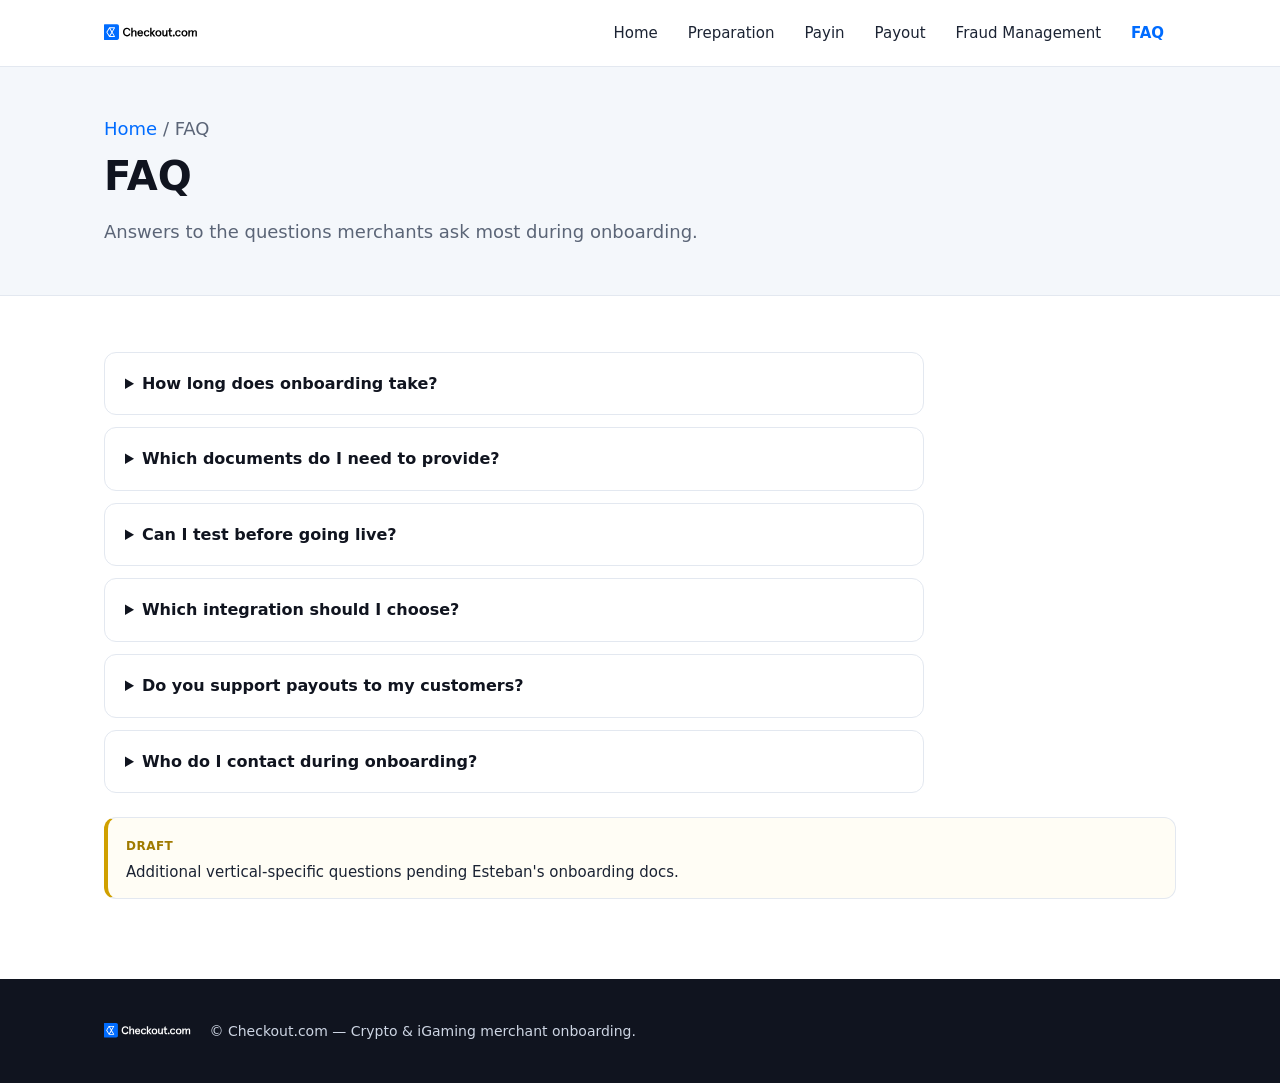
==== faq.html @ 30bf5723 "Restructure into multi-page English site with team banner - Home banner with onboarding team (hover " ====
<!DOCTYPE html>
<html lang="en">
<head>
  <meta charset="UTF-8" />
  <meta name="viewport" content="width=device-width, initial-scale=1.0" />
  <title>FAQ — Merchant Onboarding — Checkout.com</title>
  <meta name="description" content="Frequently asked questions about onboarding with Checkout.com for crypto and iGaming merchants." />
  <link rel="stylesheet" href="css/styles.css" />
</head>
<body>
  <a class="skip-link" href="#main">Skip to content</a>

  <header class="site-header">
    <div class="container header-inner">
      <a class="brand" href="index.html" aria-label="Checkout.com — home">
        <img src="assets/logo-blue.svg" alt="Checkout.com" height="26" />
      </a>
      <button class="nav-toggle" aria-expanded="false" aria-controls="nav">Menu</button>
      <nav class="site-nav" id="nav" aria-label="Primary">
        <a href="index.html">Home</a>
        <a href="preparation.html">Preparation</a>
        <a href="payin.html">Payin</a>
        <a href="payout.html">Payout</a>
        <a href="fraud-management.html">Fraud Management</a>
        <a href="faq.html" class="is-active" aria-current="page">FAQ</a>
      </nav>
    </div>
  </header>

  <main id="main">
    <div class="page-head">
      <div class="container">
        <p class="breadcrumb"><a href="index.html">Home</a> / FAQ</p>
        <h1>FAQ</h1>
        <p>Answers to the questions merchants ask most during onboarding.</p>
      </div>
    </div>

    <section class="section">
      <div class="container">
        <div class="faq">
          <details>
            <summary>How long does onboarding take?</summary>
            <p>Timelines depend on your vertical, licensing, and how quickly documents are provided. Your onboarding team will share an estimate after the initial review.</p>
          </details>
          <details>
            <summary>Which documents do I need to provide?</summary>
            <p>See the <a href="preparation.html">Preparation</a> page for the core checklist. Crypto (MCC 6051) and iGaming (MCC 7995) merchants have additional licensing requirements.</p>
          </details>
          <details>
            <summary>Can I test before going live?</summary>
            <p>Yes — you integrate and validate in sandbox first. Try the <a href="payin.html">live Flow demo</a> to see the payment experience.</p>
          </details>
          <details>
            <summary>Which integration should I choose?</summary>
            <p>Flow or the Hosted Payments Page are fastest to launch; the Payments API gives full control. See <a href="payin.html">Payin</a> for the options.</p>
          </details>
          <details>
            <summary>Do you support payouts to my customers?</summary>
            <p>Yes — via card payouts (AFT) and bank transfers. Coverage varies by region; see <a href="payout.html">Payout</a>.</p>
          </details>
          <details>
            <summary>Who do I contact during onboarding?</summary>
            <p>Your onboarding team is listed on the <a href="index.html">home page</a> — hover a card to copy the email.</p>
          </details>
        </div>
        <aside class="note note-draft" style="margin-top:24px;">
          <span class="note-tag">Draft</span>
          <p>Additional vertical-specific questions pending Esteban's onboarding docs.</p>
        </aside>
      </div>
    </section>
  </main>

  <footer class="site-footer">
    <div class="container footer-inner">
      <img src="assets/logo-white.svg" alt="Checkout.com" height="24" />
      <p>© Checkout.com — Crypto &amp; iGaming merchant onboarding.</p>
    </div>
  </footer>

  <script src="js/main.js" defer></script>
</body>
</html>
---- css/styles.css ----
/* Checkout.com — brand tokens (confirm against brand guidelines) */
:root {
  --cko-blue: #006CFF;
  --cko-blue-dark: #0057cc;
  --cko-ink: #10141f;
  --cko-white: #ffffff;
  --cko-bg: #ffffff;
  --cko-bg-alt: #f4f7fb;
  --cko-text: #1b2333;
  --cko-muted: #5b6577;
  --cko-border: #e3e8f0;
  --radius: 12px;
  --maxw: 1120px;
  --font: system-ui, -apple-system, "Segoe UI", Roboto, "Helvetica Neue", Arial, sans-serif;
  --shadow: 0 8px 30px rgba(16,20,31,.07);
}

* { box-sizing: border-box; }
html { scroll-behavior: smooth; }
body {
  margin: 0; font-family: var(--font); color: var(--cko-text);
  background: var(--cko-bg); line-height: 1.6; -webkit-font-smoothing: antialiased;
}
.container { max-width: var(--maxw); margin: 0 auto; padding: 0 24px; }
a { color: var(--cko-blue); }
h1, h2, h3 { color: var(--cko-ink); }

.skip-link { position: absolute; left: -999px; top: 0; background: var(--cko-blue);
  color: #fff; padding: 10px 16px; z-index: 100; border-radius: 0 0 8px 0; }
.skip-link:focus { left: 0; }

/* ---------- Header / nav ---------- */
.site-header {
  position: sticky; top: 0; z-index: 50;
  background: rgba(255,255,255,.92); backdrop-filter: saturate(150%) blur(8px);
  border-bottom: 1px solid var(--cko-border);
}
.header-inner { display: flex; align-items: center; gap: 20px; height: 66px; }
.brand { display: inline-flex; align-items: center; }
.brand img { display: block; }
.nav-toggle { display: none; margin-left: auto; background: none; border: 1px solid var(--cko-border);
  border-radius: 8px; padding: 8px 12px; font: inherit; cursor: pointer; }
.site-nav { display: flex; gap: 6px; margin-left: auto; flex-wrap: wrap; }
.site-nav a {
  color: var(--cko-text); text-decoration: none; font-weight: 500; font-size: 15px;
  padding: 8px 12px; border-radius: 8px; white-space: nowrap;
}
.site-nav a:hover { color: var(--cko-blue); background: var(--cko-bg-alt); }
.site-nav a.is-active { color: var(--cko-blue); font-weight: 600; }

/* ---------- Banner (home) ---------- */
.banner { background: linear-gradient(160deg, #e8f1ff 0%, #f6f9ff 55%, var(--cko-bg) 100%);
  padding: 72px 0 64px; border-bottom: 1px solid var(--cko-border); }
.eyebrow { text-transform: uppercase; letter-spacing: .09em; font-size: 13px;
  font-weight: 700; color: var(--cko-blue); margin: 0 0 12px; }
.banner h1 { font-size: clamp(30px, 4.5vw, 48px); line-height: 1.12; margin: 0 0 16px; }
.banner .lede { font-size: 19px; color: var(--cko-muted); max-width: 680px; margin: 0 0 40px; }

/* ---------- Team ---------- */
.team-label { font-size: 13px; font-weight: 700; text-transform: uppercase;
  letter-spacing: .06em; color: var(--cko-muted); margin: 0 0 16px; }
.team-grid { list-style: none; margin: 0; padding: 0; display: grid; gap: 16px;
  grid-template-columns: repeat(auto-fit, minmax(240px, 1fr)); }
.team-card { position: relative; background: #fff; border: 1px solid var(--cko-border);
  border-radius: var(--radius); padding: 18px 20px; box-shadow: var(--shadow); }
.tc-role { display: block; font-size: 12.5px; font-weight: 600; text-transform: uppercase;
  letter-spacing: .04em; color: var(--cko-blue); margin-bottom: 4px; }
.tc-name { display: block; font-size: 18px; font-weight: 600; color: var(--cko-ink); }
.tc-email {
  margin-top: 12px; width: 100%; display: flex; align-items: center; justify-content: space-between;
  gap: 10px; border: 1px solid var(--cko-border); background: var(--cko-bg-alt);
  border-radius: 8px; padding: 8px 12px; font: inherit; font-size: 13.5px; color: var(--cko-text);
  cursor: pointer; opacity: 0; max-height: 0; padding-top: 0; padding-bottom: 0; margin-top: 0;
  overflow: hidden; border-color: transparent; transition: opacity .18s ease, max-height .18s ease,
  padding .18s ease, margin .18s ease; text-align: left;
}
.team-card:hover .tc-email, .team-card:focus-within .tc-email {
  opacity: 1; max-height: 60px; padding-top: 8px; padding-bottom: 8px; margin-top: 12px;
  border-color: var(--cko-border);
}
.tc-email:hover { border-color: var(--cko-blue); }
.tc-email-text { overflow: hidden; text-overflow: ellipsis; white-space: nowrap; }
.tc-copy { flex: none; font-size: 12px; font-weight: 600; color: var(--cko-blue);
  background: #fff; border: 1px solid var(--cko-border); border-radius: 6px; padding: 3px 8px; }
.tc-email.copied .tc-copy { color: #0a7d3c; border-color: #0a7d3c; }

/* ---------- Page header (sub-pages) ---------- */
.page-head { background: var(--cko-bg-alt); border-bottom: 1px solid var(--cko-border);
  padding: 48px 0; }
.page-head h1 { font-size: clamp(28px, 4vw, 40px); margin: 0 0 10px; }
.page-head p { font-size: 18px; color: var(--cko-muted); max-width: 720px; margin: 0; }
.breadcrumb { font-size: 13px; color: var(--cko-muted); margin: 0 0 14px; }
.breadcrumb a { text-decoration: none; }

/* ---------- Content ---------- */
.section { padding: 56px 0; }
.section + .section { border-top: 1px solid var(--cko-border); }
.section h2 { font-size: clamp(22px, 3vw, 30px); margin: 0 0 8px; }
.section > .container > p { max-width: 760px; }
.lead { font-size: 17px; color: var(--cko-muted); margin: 0 0 28px; }

.cards { list-style: none; padding: 0; margin: 0; display: grid; gap: 20px;
  grid-template-columns: repeat(auto-fit, minmax(240px, 1fr)); }
.card { background: #fff; border: 1px solid var(--cko-border); border-radius: var(--radius); padding: 24px; }
.card h3 { margin: 0 0 8px; font-size: 18px; }
.card p { margin: 0; color: var(--cko-muted); font-size: 15px; }

.steps { list-style: none; padding: 0; margin: 0; display: grid; gap: 18px; }
.step { display: grid; grid-template-columns: 44px 1fr; gap: 16px; align-items: start;
  background: #fff; border: 1px solid var(--cko-border); border-radius: var(--radius); padding: 20px 22px; }
.step-num { display: inline-flex; align-items: center; justify-content: center; width: 36px; height: 36px;
  border-radius: 50%; background: var(--cko-blue); color: #fff; font-weight: 700; }
.step h3 { margin: 0 0 4px; font-size: 17px; }
.step p { margin: 0; color: var(--cko-muted); font-size: 15px; }

/* Vertical notes */
.note { border-radius: var(--radius); padding: 14px 18px; margin: 16px 0; border-left: 4px solid var(--cko-blue);
  background: #fff; border: 1px solid var(--cko-border); border-left-width: 4px; }
.note-igaming { border-left-color: #7b5cff; }
.note-draft { border-left-color: #d0a000; background: #fffdf5; }
.note-tag { display: inline-block; font-size: 12px; font-weight: 700; text-transform: uppercase;
  letter-spacing: .04em; color: var(--cko-blue); margin-bottom: 4px; }
.note-igaming .note-tag { color: #7b5cff; }
.note-draft .note-tag { color: #a07a00; }
.note p { margin: 0; font-size: 15px; }

/* FAQ */
.faq { max-width: 820px; }
.faq details { border: 1px solid var(--cko-border); border-radius: var(--radius); padding: 4px 20px; margin-bottom: 12px; background: #fff; }
.faq summary { cursor: pointer; font-weight: 600; padding: 14px 0; font-size: 16px; color: var(--cko-ink); }
.faq details[open] summary { color: var(--cko-blue); }
.faq details > p { margin: 0 0 16px; color: var(--cko-muted); }

/* Demo iframe */
.demo-frame { border: 1px solid var(--cko-border); border-radius: var(--radius); overflow: hidden;
  background: #fff; box-shadow: var(--shadow); }
.demo-frame iframe { width: 100%; height: 720px; border: 0; display: block; }

/* Buttons */
.btn { display: inline-block; padding: 12px 22px; border-radius: var(--radius); font-weight: 600;
  text-decoration: none; font-size: 15px; border: 1px solid transparent; }
.btn-primary { background: var(--cko-blue); color: #fff; }
.btn-primary:hover { background: var(--cko-blue-dark); }
.btn-ghost { background: #fff; color: var(--cko-blue); border-color: var(--cko-border); }
.btn-ghost:hover { border-color: var(--cko-blue); }

/* ---------- Footer ---------- */
.site-footer { background: var(--cko-ink); color: #cdd5e3; padding: 40px 0; margin-top: 8px; }
.footer-inner { display: flex; align-items: center; gap: 16px; flex-wrap: wrap; }
.footer-inner p { margin: 0; font-size: 14px; }

@media (max-width: 800px) {
  .nav-toggle { display: block; }
  .site-nav { display: none; position: absolute; top: 66px; left: 0; right: 0; flex-direction: column;
    gap: 2px; background: #fff; border-bottom: 1px solid var(--cko-border); padding: 12px 24px 18px; }
  .site-nav.open { display: flex; }
  .demo-frame iframe { height: 560px; }
}
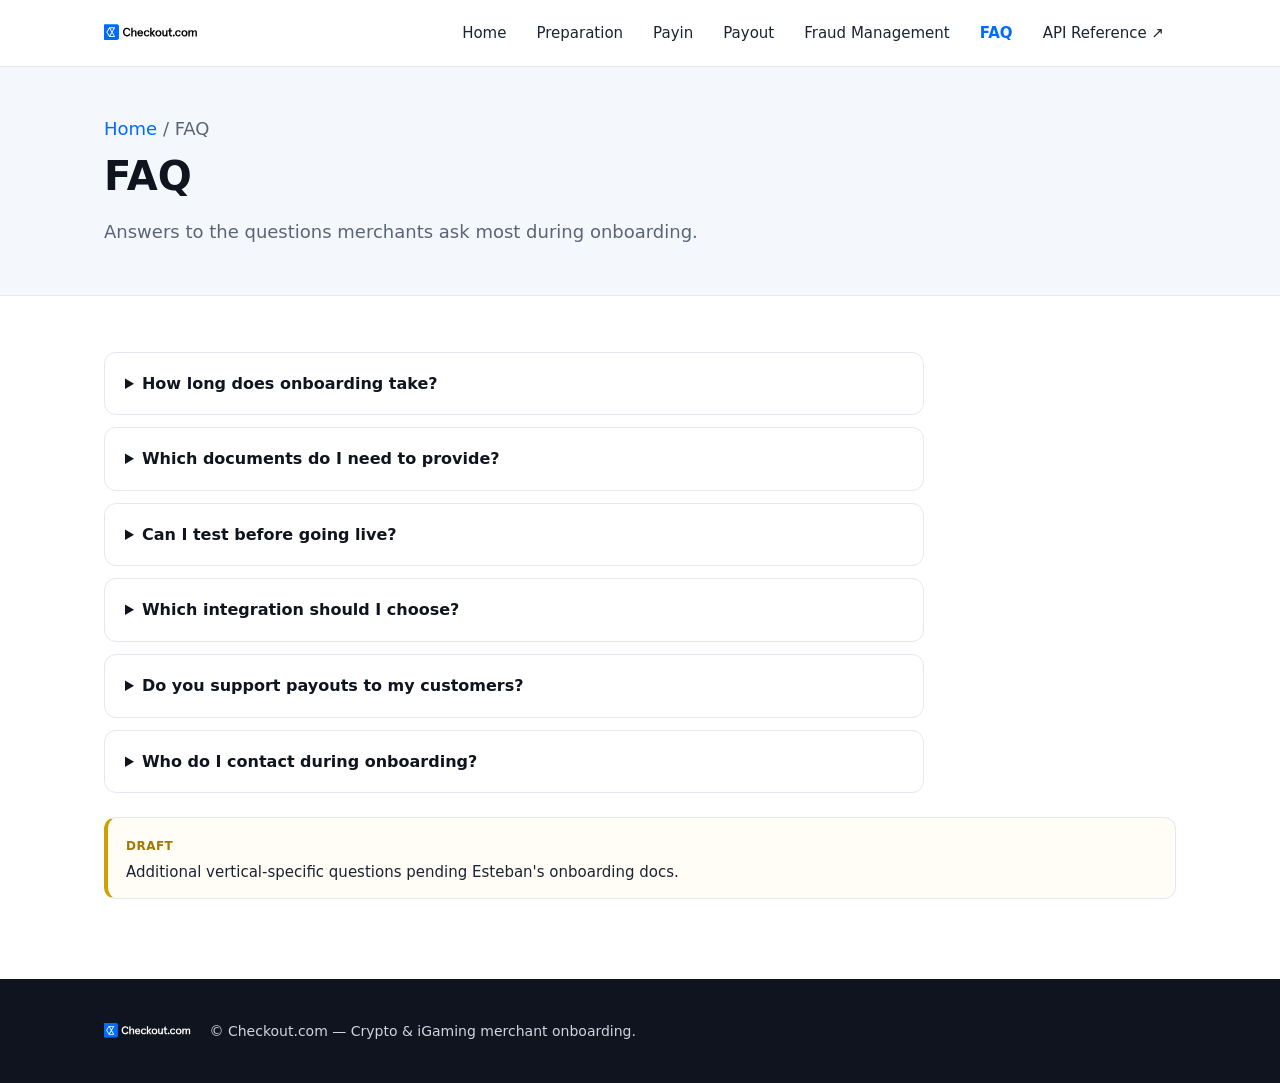
==== commit 99fa63c6: "Add logo/API Reference links + build out Preparation page - Header logo links to www.checkout.com (n" ====
--- a/faq.html
+++ b/faq.html
@@ -12,7 +12,7 @@
 
   <header class="site-header">
     <div class="container header-inner">
-      <a class="brand" href="index.html" aria-label="Checkout.com — home">
+      <a class="brand" href="https://www.checkout.com" target="_blank" rel="noopener" aria-label="Checkout.com">
         <img src="assets/logo-blue.svg" alt="Checkout.com" height="26" />
       </a>
       <button class="nav-toggle" aria-expanded="false" aria-controls="nav">Menu</button>
@@ -23,6 +23,7 @@
         <a href="payout.html">Payout</a>
         <a href="fraud-management.html">Fraud Management</a>
         <a href="faq.html" class="is-active" aria-current="page">FAQ</a>
+        <a href="https://api-reference.checkout.com/" target="_blank" rel="noopener">API Reference ↗</a>
       </nav>
     </div>
   </header>
--- a/css/styles.css
+++ b/css/styles.css
@@ -131,6 +131,25 @@
 .faq details[open] summary { color: var(--cko-blue); }
 .faq details > p { margin: 0 0 16px; color: var(--cko-muted); }
 
+/* Screenshots in step content */
+.screenshot { display: block; max-width: 560px; width: 100%; height: auto; margin: 14px 0 4px;
+  border: 1px solid var(--cko-border); border-radius: 10px; box-shadow: var(--shadow); background: #fff; }
+.screenshot.wide { max-width: 820px; }
+.figcap { font-size: 13px; color: var(--cko-muted); margin: 0 0 4px; }
+
+/* Inline copy chip (standalone, always visible) */
+.copy-chip { display: inline-flex; align-items: center; gap: 8px; vertical-align: middle;
+  border: 1px solid var(--cko-border); background: var(--cko-bg-alt); border-radius: 8px;
+  padding: 5px 10px; font: inherit; font-size: 14px; color: var(--cko-text); cursor: pointer; }
+.copy-chip:hover { border-color: var(--cko-blue); }
+.cc-copy { font-size: 12px; font-weight: 600; color: var(--cko-blue); background: #fff;
+  border: 1px solid var(--cko-border); border-radius: 6px; padding: 2px 7px; }
+.copy-chip.copied .cc-copy { color: #0a7d3c; border-color: #0a7d3c; }
+
+/* Ordered step list with rich content */
+.steps.detailed .step { grid-template-columns: 40px 1fr; }
+.steps.detailed .step p { margin: 0 0 4px; }
+
 /* Demo iframe */
 .demo-frame { border: 1px solid var(--cko-border); border-radius: var(--radius); overflow: hidden;
   background: #fff; box-shadow: var(--shadow); }
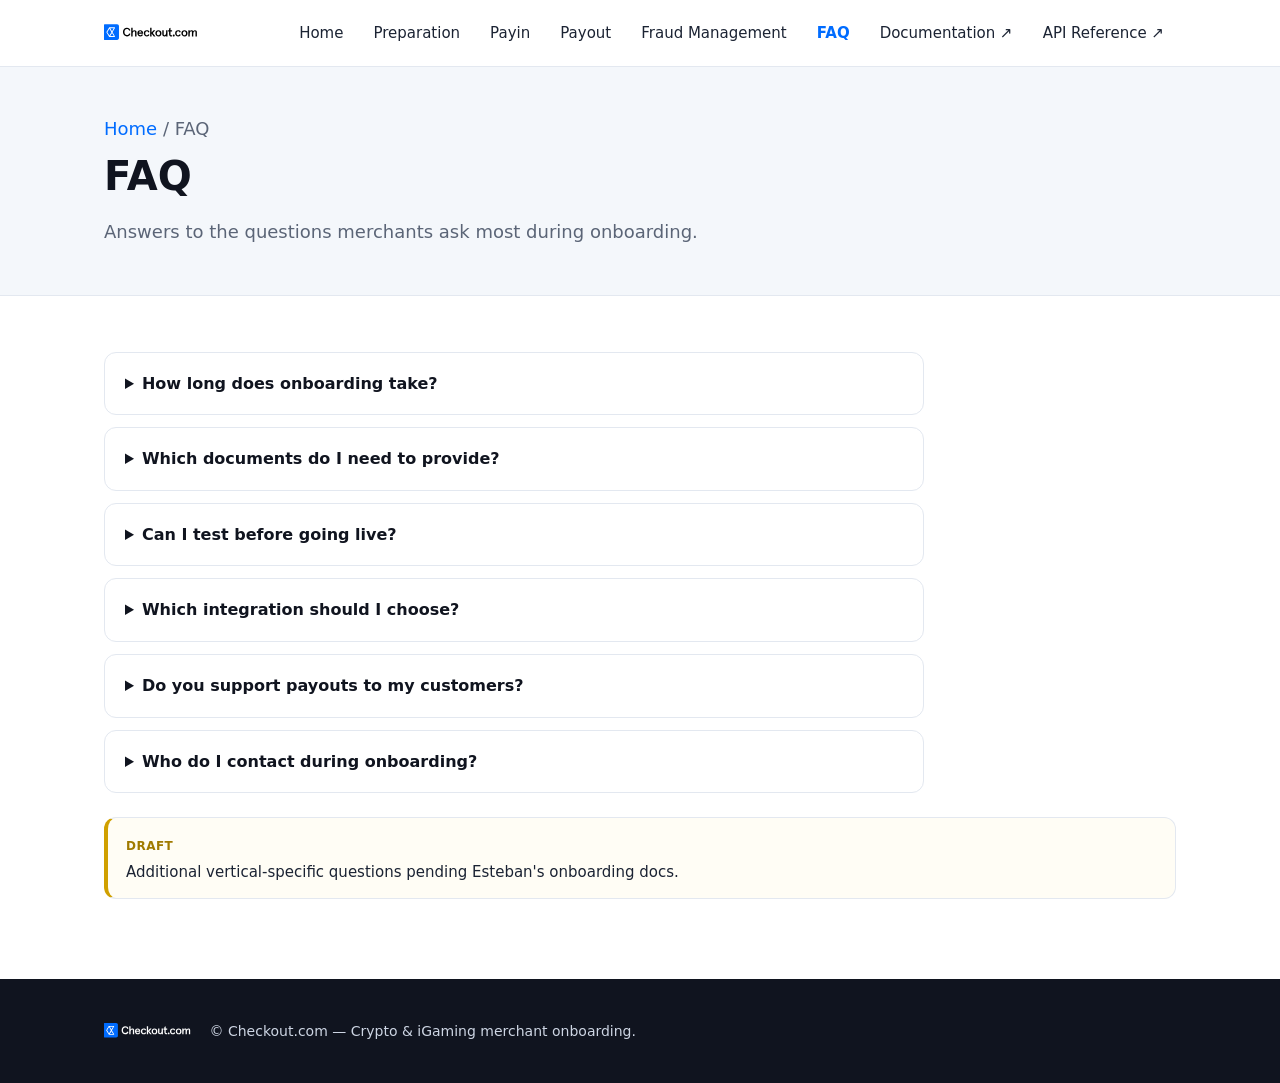
==== commit c1f86352: "Add Documentation nav link; tweak Preparation copy - Documentation ↗ (checkout.com/docs) in nav betw" ====
--- a/faq.html
+++ b/faq.html
@@ -23,6 +23,7 @@
         <a href="payout.html">Payout</a>
         <a href="fraud-management.html">Fraud Management</a>
         <a href="faq.html" class="is-active" aria-current="page">FAQ</a>
+        <a href="https://www.checkout.com/docs" target="_blank" rel="noopener">Documentation ↗</a>
         <a href="https://api-reference.checkout.com/" target="_blank" rel="noopener">API Reference ↗</a>
       </nav>
     </div>
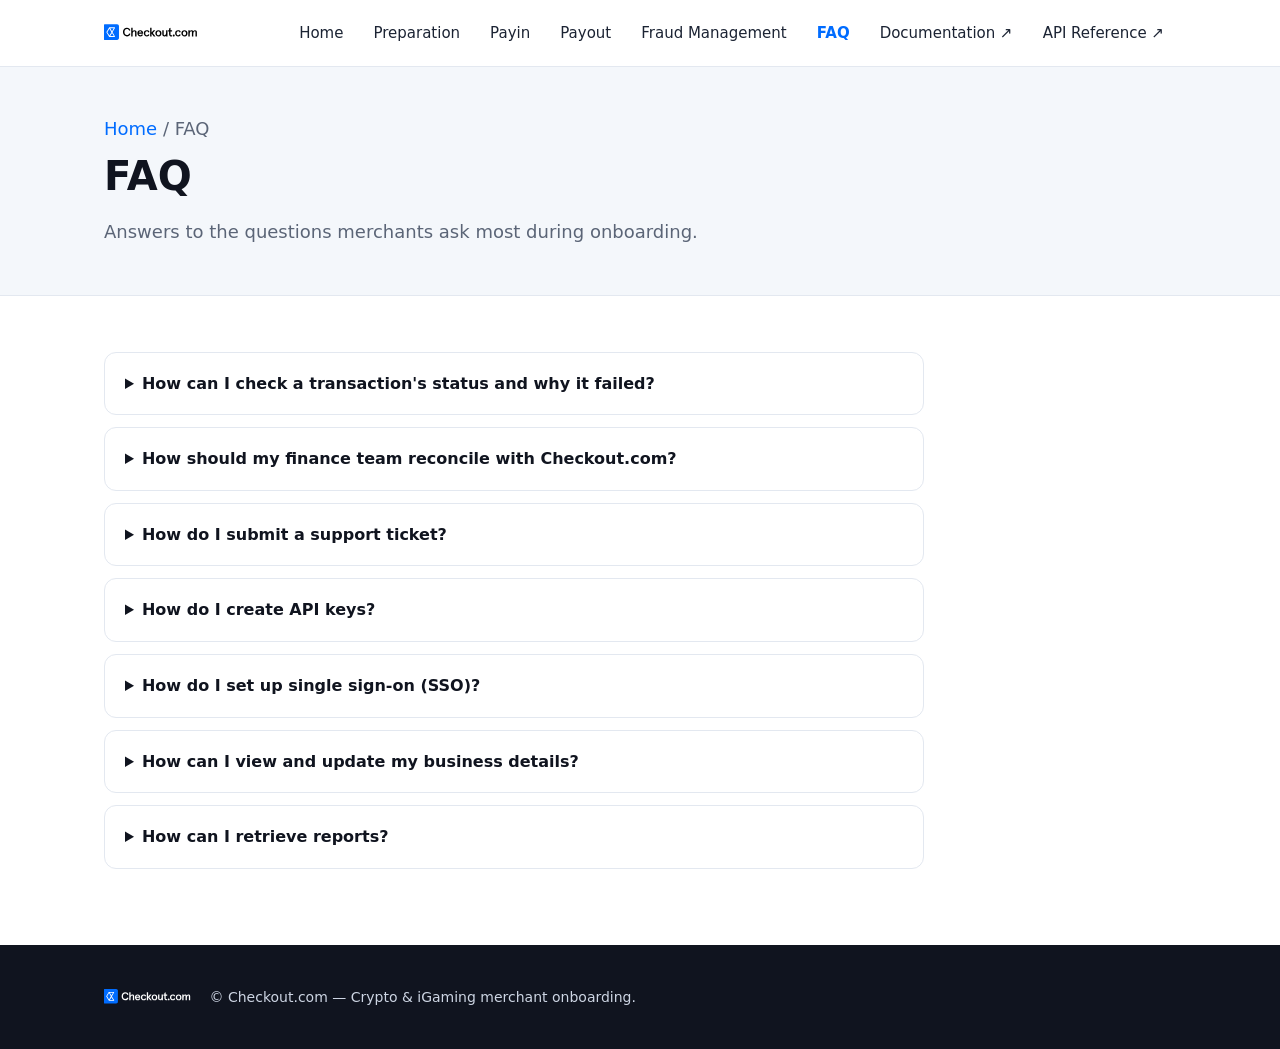
==== commit 2871c8dd: "FAQ: replace draft Q&As with 7 real onboarding questions Cover transaction status/failure lookup, re" ====
--- a/faq.html
+++ b/faq.html
@@ -42,34 +42,54 @@
       <div class="container">
         <div class="faq">
           <details>
-            <summary>How long does onboarding take?</summary>
-            <p>Timelines depend on your vertical, licensing, and how quickly documents are provided. Your onboarding team will share an estimate after the initial review.</p>
+            <summary>How can I check a transaction's status and why it failed?</summary>
+            <p>You can find this in two places — the Dashboard and the API.</p>
+            <p><strong>Dashboard:</strong> open the Payments page and search by payment ID. Hover over the
+              <a href="https://www.checkout.com/docs/developer-resources/codes/api-response-codes" target="_blank" rel="noopener">response code</a>
+              to see the status, and open the payment details page for the full breakdown.</p>
+            <p><strong>API:</strong> the same response code is returned in the API response for every payment request.</p>
           </details>
           <details>
-            <summary>Which documents do I need to provide?</summary>
-            <p>See the <a href="preparation.html">Preparation</a> page for the core checklist. Crypto (MCC 6051) and iGaming (MCC 7995) merchants have additional licensing requirements.</p>
+            <summary>How should my finance team reconcile with Checkout.com?</summary>
+            <p>Follow our
+              <a href="https://www.checkout.com/docs/funds-management/reconcile-with-checkout-com" target="_blank" rel="noopener">reconciliation guide</a>,
+              which walks through matching settlements and payouts against your processed payments.</p>
           </details>
           <details>
-            <summary>Can I test before going live?</summary>
-            <p>Yes — you integrate and validate in sandbox first. Try the <a href="payin.html">live Flow demo</a> to see the payment experience.</p>
+            <summary>How do I submit a support ticket?</summary>
+            <p>Sign in to the Dashboard, click the question-mark icon in the upper-right corner, and select
+              <strong>Request support</strong>.</p>
           </details>
           <details>
-            <summary>Which integration should I choose?</summary>
-            <p>Flow or the Hosted Payments Page are fastest to launch; the Payments API gives full control. See <a href="payin.html">Payin</a> for the options.</p>
+            <summary>How do I create API keys?</summary>
+            <p>Sign in to the Dashboard, select the <strong>Developers</strong> icon in the top navigation bar, open the
+              <strong>Keys</strong> tab, and select <strong>Create a new key</strong>. See the
+              <a href="https://www.checkout.com/docs/business-operations/use-the-dashboard/developers" target="_blank" rel="noopener">Developers documentation</a>
+              for details.</p>
           </details>
           <details>
-            <summary>Do you support payouts to my customers?</summary>
-            <p>Yes — via card payouts (AFT) and bank transfers. Coverage varies by region; see <a href="payout.html">Payout</a>.</p>
+            <summary>How do I set up single sign-on (SSO)?</summary>
+            <p>Configure SSO for your team from the Dashboard — follow the
+              <a href="https://www.checkout.com/docs/business-operations/use-the-dashboard/single-sign-on" target="_blank" rel="noopener">SSO setup guide</a>.</p>
           </details>
           <details>
-            <summary>Who do I contact during onboarding?</summary>
-            <p>Your onboarding team is listed on the <a href="index.html">home page</a> — hover a card to copy the email.</p>
+            <summary>How can I view and update my business details?</summary>
+            <p>You can view and update your business details directly in the Dashboard. See
+              <a href="https://www.checkout.com/docs/business-operations/use-the-dashboard/manage-business-details" target="_blank" rel="noopener">Manage business details</a>.</p>
+          </details>
+          <details>
+            <summary>How can I retrieve reports?</summary>
+            <p>Checkout.com provides a range of reports to support your business operations and help you gain insight. You can
+              retrieve them in four ways:</p>
+            <ul>
+              <li>Generate and download reports in the Dashboard, on demand or on a schedule.</li>
+              <li>Retrieve reports programmatically using the Reports API.</li>
+              <li>Access reports over Secure File Transfer Protocol (SFTP).</li>
+              <li>Receive scheduled reports via webhooks.</li>
+            </ul>
+            <p>See <a href="https://www.checkout.com/docs/business-operations/retrieve-reports" target="_blank" rel="noopener">Retrieve reports</a> for setup instructions.</p>
           </details>
         </div>
-        <aside class="note note-draft" style="margin-top:24px;">
-          <span class="note-tag">Draft</span>
-          <p>Additional vertical-specific questions pending Esteban's onboarding docs.</p>
-        </aside>
       </div>
     </section>
   </main>
--- a/css/styles.css
+++ b/css/styles.css
@@ -150,6 +150,66 @@
 .steps.detailed .step { grid-template-columns: 40px 1fr; }
 .steps.detailed .step p { margin: 0 0 4px; }
 
+/* ---------- Doc layout: sticky in-page TOC + content ---------- */
+.doc-layout { display: grid; grid-template-columns: 240px 1fr; gap: 48px;
+  max-width: var(--maxw); margin: 0 auto; padding: 40px 24px 8px; }
+.doc-toc { position: sticky; top: 84px; align-self: start; max-height: calc(100vh - 100px); overflow: auto; }
+.toc-title { font-size: 12px; font-weight: 700; text-transform: uppercase; letter-spacing: .06em;
+  color: var(--cko-muted); margin: 0 0 10px; }
+.doc-toc ul { list-style: none; margin: 0; padding: 0; }
+.doc-toc > ul { border-left: 2px solid var(--cko-border); }
+.doc-toc li a { display: block; text-decoration: none; color: var(--cko-text); font-size: 14px;
+  padding: 6px 14px; border-left: 2px solid transparent; margin-left: -2px; line-height: 1.35; }
+.doc-toc li a:hover { color: var(--cko-blue); }
+.doc-toc li a.active { color: var(--cko-blue); font-weight: 600; border-left-color: var(--cko-blue); }
+.doc-toc ul ul a { padding-left: 26px; font-size: 13px; color: var(--cko-muted); }
+.doc-toc ul ul a:hover, .doc-toc ul ul a.active { color: var(--cko-blue); }
+
+.doc-content { min-width: 0; }
+.doc-section { scroll-margin-top: 84px; padding-bottom: 40px; }
+.doc-section + .doc-section { border-top: 1px solid var(--cko-border); padding-top: 40px; }
+.doc-section h2 { font-size: clamp(22px, 3vw, 30px); margin: 0 0 14px; }
+.doc-section h3 { font-size: 19px; margin: 28px 0 8px; }
+.doc-section h4 { font-size: 16px; margin: 22px 0 6px; color: var(--cko-ink); }
+.doc-section p { max-width: 760px; }
+.doc-section ul, .doc-section ol { max-width: 760px; }
+.doc-section li { margin-bottom: 5px; }
+.doc-section ul ul, .doc-section ol ol, .doc-section ol ul { margin-top: 5px; }
+.subsection { scroll-margin-top: 84px; }
+/* Ordered endpoint/process steps */
+ol.proc { padding-left: 20px; }
+ol.proc > li { margin-bottom: 14px; }
+ol.proc > li::marker { font-weight: 700; color: var(--cko-blue); }
+
+/* Downloadable / diagram */
+.diagram { display: block; width: 100%; height: auto; border: 1px solid var(--cko-border);
+  border-radius: var(--radius); background: #fff; }
+.field-list { columns: 2; column-gap: 40px; max-width: 640px; padding-left: 18px; }
+.field-list li { margin-bottom: 4px; break-inside: avoid; }
+.field-list code, .doc-content p code, .doc-content li code { background: var(--cko-bg-alt);
+  border: 1px solid var(--cko-border); border-radius: 5px; padding: 1px 6px; font-size: 13.5px;
+  font-family: ui-monospace, SFMono-Regular, Menlo, Consolas, monospace; }
+.muted { color: var(--cko-muted); }
+
+/* Response codes */
+.rc-list { display: grid; gap: 12px; max-width: 820px; }
+.rc { display: grid; grid-template-columns: 110px 1fr; gap: 16px; align-items: start;
+  border: 1px solid var(--cko-border); border-left-width: 5px; border-radius: 10px; padding: 14px 18px; background: #fff; }
+.rc-code { font-weight: 700; font-family: ui-monospace, SFMono-Regular, Menlo, Consolas, monospace; }
+.rc-title { font-weight: 600; display: block; margin-bottom: 2px; }
+.rc p { margin: 0; color: var(--cko-muted); font-size: 14.5px; }
+.rc.approved { border-left-color: #0a7d3c; } .rc.approved .rc-code { color: #0a7d3c; }
+.rc.soft { border-left-color: #d0a000; } .rc.soft .rc-code { color: #a07a00; }
+.rc.hard { border-left-color: #d64545; } .rc.hard .rc-code { color: #c0392b; }
+.rc.risk { border-left-color: #7b5cff; } .rc.risk .rc-code { color: #6a3fe0; }
+
+@media (max-width: 860px) {
+  .doc-layout { grid-template-columns: 1fr; gap: 8px; }
+  .doc-toc { position: static; max-height: none; margin-bottom: 8px; border: 1px solid var(--cko-border);
+    border-radius: var(--radius); padding: 16px; background: var(--cko-bg-alt); }
+  .field-list { columns: 1; }
+}
+
 /* Demo iframe */
 .demo-frame { border: 1px solid var(--cko-border); border-radius: var(--radius); overflow: hidden;
   background: #fff; box-shadow: var(--shadow); }
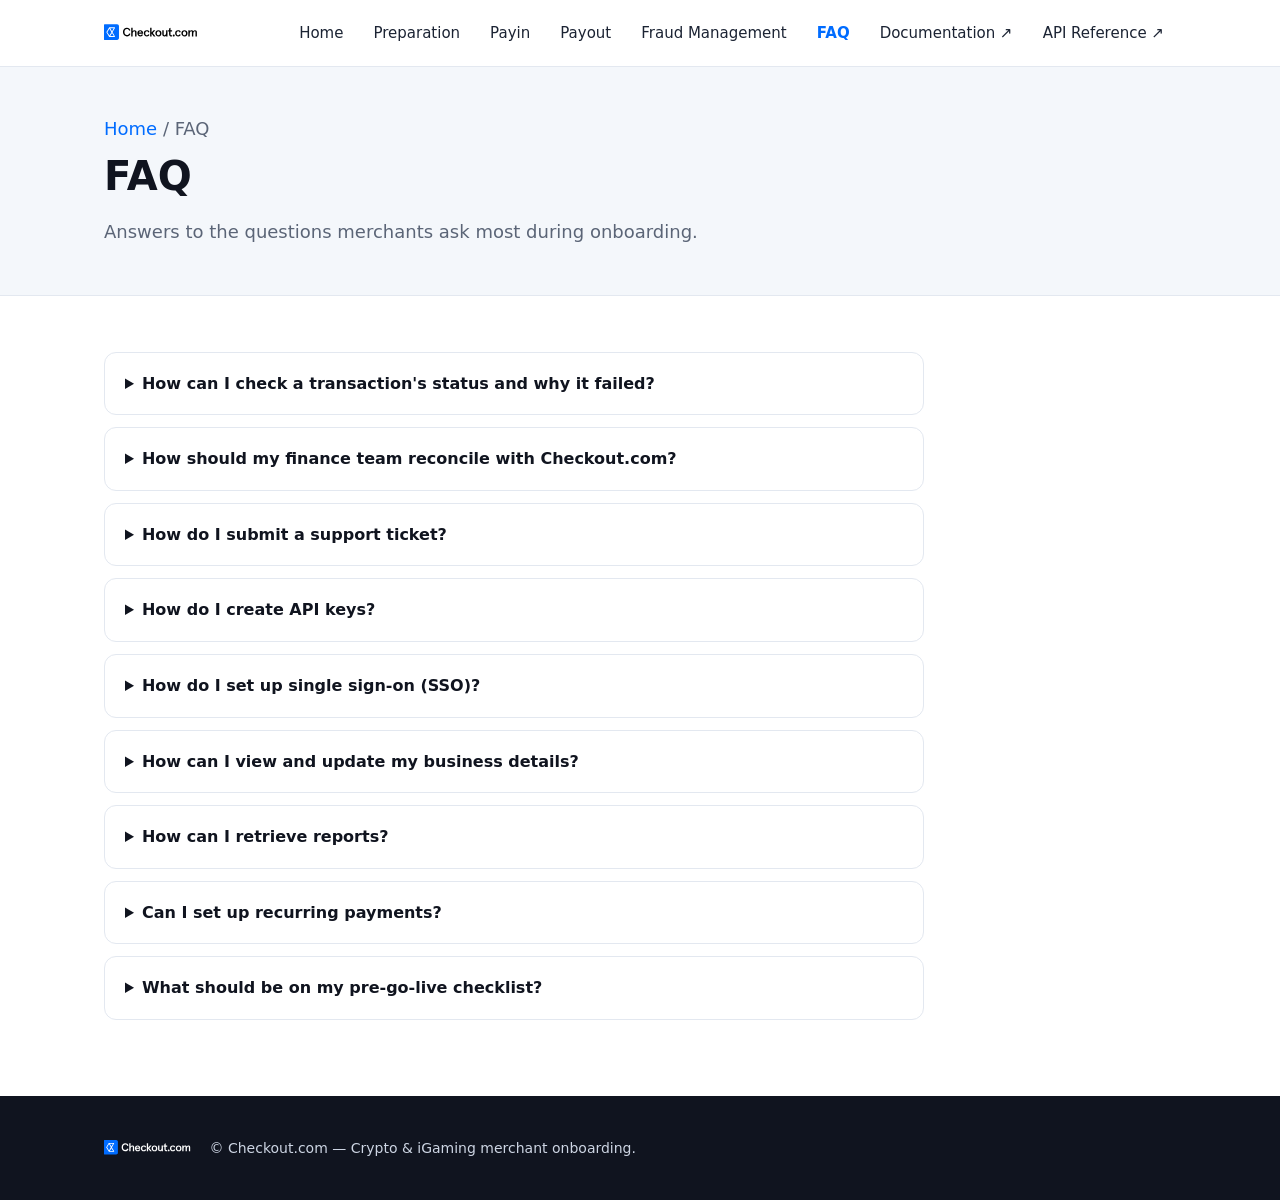
==== commit 5622cdd8: "FAQ: add recurring payments + pre-go-live checklist questions Add "Can I set up recurring payments?"" ====
--- a/faq.html
+++ b/faq.html
@@ -89,6 +89,30 @@
             </ul>
             <p>See <a href="https://www.checkout.com/docs/business-operations/retrieve-reports" target="_blank" rel="noopener">Retrieve reports</a> for setup instructions.</p>
           </details>
+          <details>
+            <summary>Can I set up recurring payments?</summary>
+            <p>Yes. You can charge a customer on a recurring basis using their stored card details — see
+              <a href="https://www.checkout.com/docs/payments/accept-payments/pay-with-stored-card-details/recurring-payments-with-stored-card-details" target="_blank" rel="noopener">Recurring payments with stored card details</a>.</p>
+          </details>
+          <details>
+            <summary>What should be on my pre-go-live checklist?</summary>
+            <p>Before you switch on live traffic, confirm your technical integration and configuration are production-ready:</p>
+            <ul>
+              <li><strong>Activate the Dashboard:</strong> ensure your Dashboard is activated and the right people on your team have access.</li>
+              <li><strong>Swap API keys and endpoints:</strong> move your environment configuration from sandbox to production. Replace all test public and secret keys with the live production keys generated in the Dashboard.</li>
+              <li><strong>Configure live webhooks:</strong> recreate all system-critical webhooks in your live environment. Make sure your server listens for live events such as <code>card_verified</code>, <code>payment_approved</code>, <code>payment_declined</code>, <code>payment_captured</code>, <code>payment_refunded</code>, and <code>payment_voided</code>, and that your live endpoints are secured and authenticated.</li>
+              <li><strong>Enable 3D Secure (3DS) and fraud rules:</strong> review your 3DS rules in the Dashboard. Confirm Strong Customer Authentication (SCA) is enabled and correctly configured for regions where it is mandatory (such as Europe) to avoid immediate issuer declines.</li>
+              <li><strong>Configure reporting methods:</strong> set up your reporting channels (Dashboard, API, and SFTP) for financial reconciliation.</li>
+              <li><strong>Ensure good data health:</strong> confirm sufficient information is passed on each request for strong data quality, and comply with AFT mandate requirements where applicable (optional).</li>
+              <li><strong>Run a production smoke test:</strong>
+                <ol>
+                  <li><strong>Process a real transaction.</strong> Buy a low-value live item using a real personal or corporate card. Do not use sandbox cards — they fail instantly in production.</li>
+                  <li><strong>Verify the webhook response.</strong> Monitor your backend logs and confirm your system captures the live event and moves the order status from "Pending" to "Paid".</li>
+                  <li><strong>Trigger a partial or full refund.</strong> Initiate a refund from your platform's backend or the Dashboard to confirm the reverse payment loop works end to end.</li>
+                </ol>
+              </li>
+            </ul>
+          </details>
         </div>
       </div>
     </section>
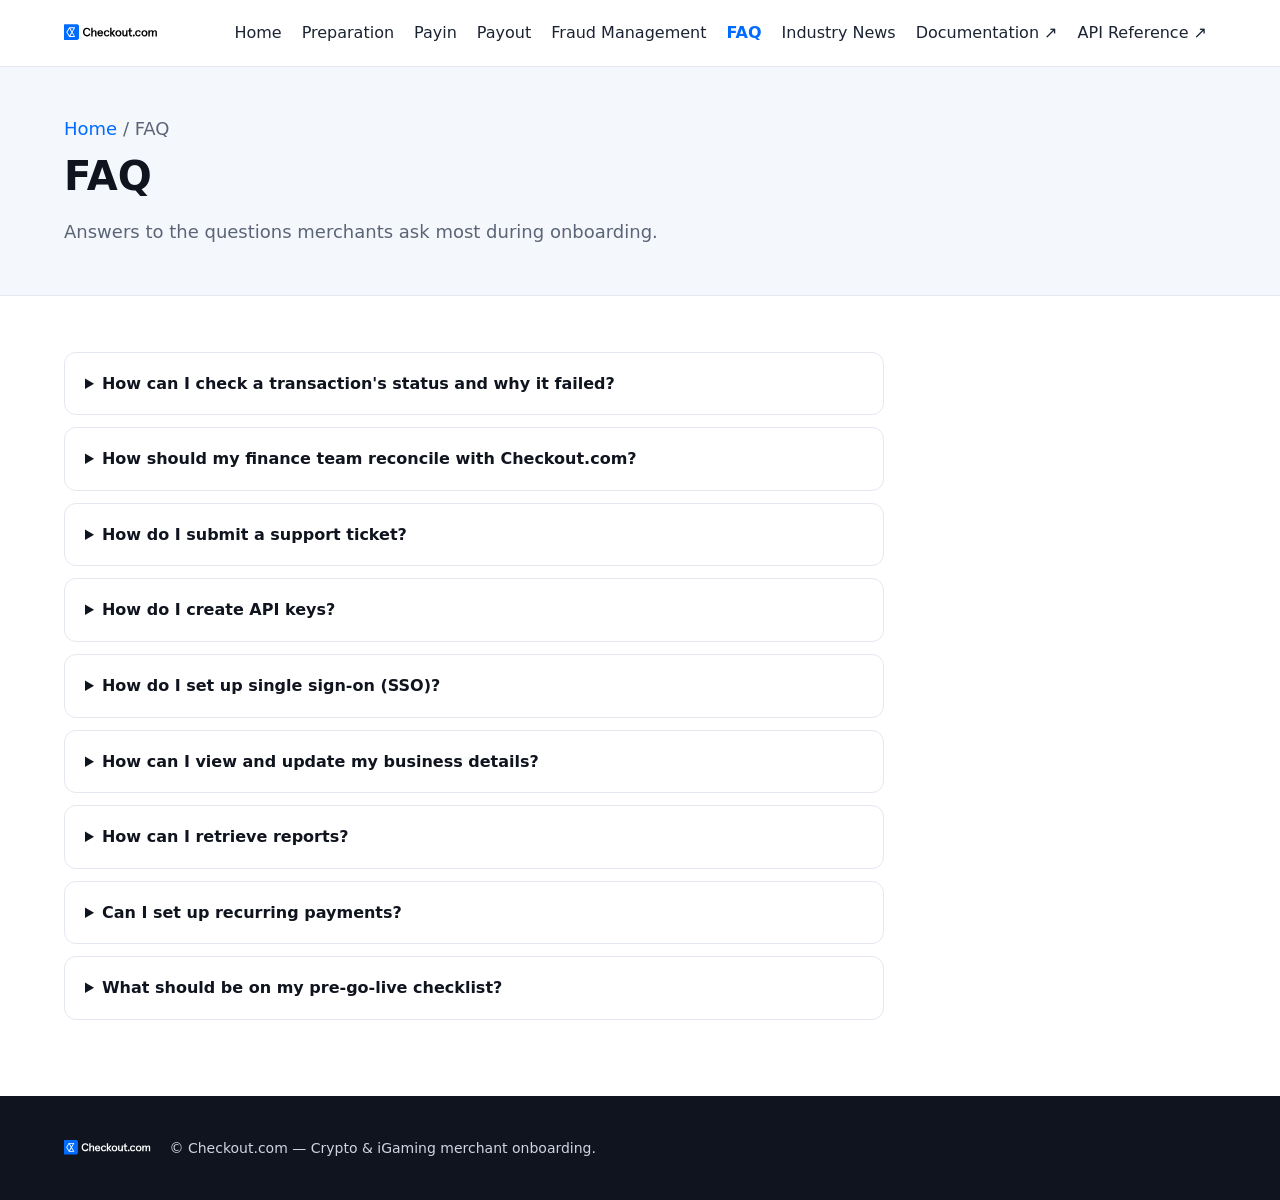
==== commit 87acaa4b: "Add Industry News page; refine nav and logo - New industry-news.html with MiCA authorisation and car" ====
--- a/faq.html
+++ b/faq.html
@@ -5,7 +5,7 @@
   <meta name="viewport" content="width=device-width, initial-scale=1.0" />
   <title>FAQ — Merchant Onboarding — Checkout.com</title>
   <meta name="description" content="Frequently asked questions about onboarding with Checkout.com for crypto and iGaming merchants." />
-  <link rel="stylesheet" href="css/styles.css" />
+  <link rel="stylesheet" href="css/styles.css?v=3" />
 </head>
 <body>
   <a class="skip-link" href="#main">Skip to content</a>
@@ -23,6 +23,7 @@
         <a href="payout.html">Payout</a>
         <a href="fraud-management.html">Fraud Management</a>
         <a href="faq.html" class="is-active" aria-current="page">FAQ</a>
+        <a href="industry-news.html">Industry News</a>
         <a href="https://www.checkout.com/docs" target="_blank" rel="noopener">Documentation ↗</a>
         <a href="https://api-reference.checkout.com/" target="_blank" rel="noopener">API Reference ↗</a>
       </nav>
--- a/css/styles.css
+++ b/css/styles.css
@@ -10,7 +10,7 @@
   --cko-muted: #5b6577;
   --cko-border: #e3e8f0;
   --radius: 12px;
-  --maxw: 1120px;
+  --maxw: 1200px;
   --font: system-ui, -apple-system, "Segoe UI", Roboto, "Helvetica Neue", Arial, sans-serif;
   --shadow: 0 8px 30px rgba(16,20,31,.07);
 }
@@ -35,15 +35,15 @@
   background: rgba(255,255,255,.92); backdrop-filter: saturate(150%) blur(8px);
   border-bottom: 1px solid var(--cko-border);
 }
-.header-inner { display: flex; align-items: center; gap: 20px; height: 66px; }
+.header-inner { display: flex; align-items: center; gap: 14px; height: 66px; }
 .brand { display: inline-flex; align-items: center; }
 .brand img { display: block; }
 .nav-toggle { display: none; margin-left: auto; background: none; border: 1px solid var(--cko-border);
   border-radius: 8px; padding: 8px 12px; font: inherit; cursor: pointer; }
-.site-nav { display: flex; gap: 6px; margin-left: auto; flex-wrap: wrap; }
+.site-nav { display: flex; gap: 2px; margin-left: auto; flex-wrap: nowrap; }
 .site-nav a {
-  color: var(--cko-text); text-decoration: none; font-weight: 500; font-size: 15px;
-  padding: 8px 12px; border-radius: 8px; white-space: nowrap;
+  color: var(--cko-text); text-decoration: none; font-weight: 500; font-size: 16px;
+  padding: 7px 9px; border-radius: 8px; white-space: nowrap;
 }
 .site-nav a:hover { color: var(--cko-blue); background: var(--cko-bg-alt); }
 .site-nav a.is-active { color: var(--cko-blue); font-weight: 600; }
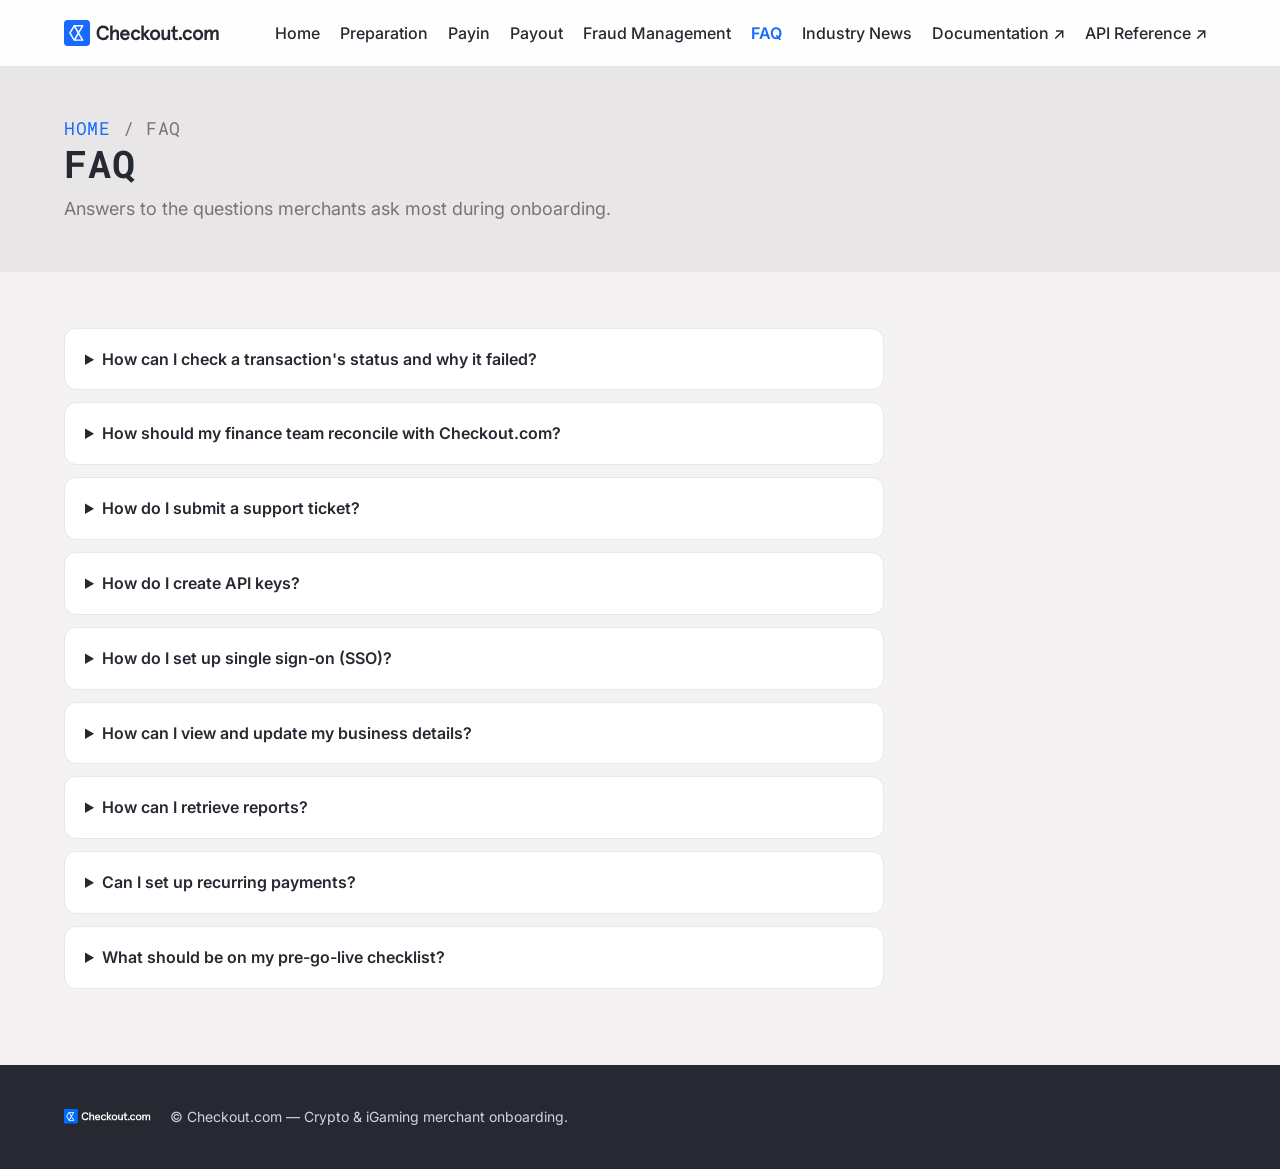
==== commit c742efec: "Apply Checkout master brand across all pages - Brand tokens: off-white page bg, Grey 1 banners, Blue" ====
--- a/faq.html
+++ b/faq.html
@@ -5,7 +5,10 @@
   <meta name="viewport" content="width=device-width, initial-scale=1.0" />
   <title>FAQ — Merchant Onboarding — Checkout.com</title>
   <meta name="description" content="Frequently asked questions about onboarding with Checkout.com for crypto and iGaming merchants." />
-  <link rel="stylesheet" href="css/styles.css?v=3" />
+  <link rel="preconnect" href="https://fonts.googleapis.com" />
+  <link rel="preconnect" href="https://fonts.gstatic.com" crossorigin />
+  <link href="https://fonts.googleapis.com/css2?family=Inter:wght@400;500;600;700&family=Roboto+Mono:wght@400;700&display=swap" rel="stylesheet" />
+  <link rel="stylesheet" href="css/styles.css?v=9" />
 </head>
 <body>
   <a class="skip-link" href="#main">Skip to content</a>
@@ -13,7 +16,7 @@
   <header class="site-header">
     <div class="container header-inner">
       <a class="brand" href="https://www.checkout.com" target="_blank" rel="noopener" aria-label="Checkout.com">
-        <img src="assets/logo-blue.svg" alt="Checkout.com" height="26" />
+        <img src="assets/logo.svg" alt="Checkout.com" height="26" />
       </a>
       <button class="nav-toggle" aria-expanded="false" aria-controls="nav">Menu</button>
       <nav class="site-nav" id="nav" aria-label="Primary">
@@ -63,8 +66,8 @@
           </details>
           <details>
             <summary>How do I create API keys?</summary>
-            <p>Sign in to the Dashboard, select the <strong>Developers</strong> icon in the top navigation bar, open the
-              <strong>Keys</strong> tab, and select <strong>Create a new key</strong>. See the
+            <p>Sign in to the Dashboard, select <em>Developers</em> section in the left-side menu bar, click on
+              <em>Keys</em>, and select <strong>Create a new key</strong>. See the
               <a href="https://www.checkout.com/docs/business-operations/use-the-dashboard/developers" target="_blank" rel="noopener">Developers documentation</a>
               for details.</p>
           </details>
@@ -98,7 +101,7 @@
           <details>
             <summary>What should be on my pre-go-live checklist?</summary>
             <p>Before you switch on live traffic, confirm your technical integration and configuration are production-ready:</p>
-            <ul>
+            <ul class="checks">
               <li><strong>Activate the Dashboard:</strong> ensure your Dashboard is activated and the right people on your team have access.</li>
               <li><strong>Swap API keys and endpoints:</strong> move your environment configuration from sandbox to production. Replace all test public and secret keys with the live production keys generated in the Dashboard.</li>
               <li><strong>Configure live webhooks:</strong> recreate all system-critical webhooks in your live environment. Make sure your server listens for live events such as <code>card_verified</code>, <code>payment_approved</code>, <code>payment_declined</code>, <code>payment_captured</code>, <code>payment_refunded</code>, and <code>payment_voided</code>, and that your live endpoints are secured and authenticated.</li>
@@ -126,6 +129,6 @@
     </div>
   </footer>
 
-  <script src="js/main.js" defer></script>
+  <script src="js/main.js?v=2" defer></script>
 </body>
 </html>
--- a/css/styles.css
+++ b/css/styles.css
@@ -1,29 +1,37 @@
-/* Checkout.com — brand tokens (confirm against brand guidelines) */
+/* Checkout.com — Master Brand tokens (design/design-system.md) */
 :root {
-  --cko-blue: #006CFF;
-  --cko-blue-dark: #0057cc;
-  --cko-ink: #10141f;
+  --cko-blue: #186AFF;      /* Blue 1 — primary */
+  --cko-blue-dark: #0f52cc;
+  --cko-blue-5: #CFE5FF;    /* Blue 5 — banner / info */
+  --cko-ink: #272932;       /* Off Black */
   --cko-white: #ffffff;
-  --cko-bg: #ffffff;
-  --cko-bg-alt: #f4f7fb;
-  --cko-text: #1b2333;
-  --cko-muted: #5b6577;
-  --cko-border: #e3e8f0;
+  --cko-bg: #F4F2F2;        /* Off White — page background */
+  --cko-bg-alt: #ECEBEB;    /* tinted surface (hover, inline code) */
+  --cko-text: #272932;      /* Off Black */
+  --cko-muted: #777478;     /* Grey 6 */
+  --cko-border: #E8E6E6;    /* Grey 1 — hairlines */
+  --cko-grey-1: #E8E6E6;    /* Grey 1 — banner background */
   --radius: 12px;
   --maxw: 1200px;
-  --font: system-ui, -apple-system, "Segoe UI", Roboto, "Helvetica Neue", Arial, sans-serif;
-  --shadow: 0 8px 30px rgba(16,20,31,.07);
+  --font: "Inter", system-ui, -apple-system, "Segoe UI", Roboto, "Helvetica Neue", Arial, sans-serif;
+  --font-mono: "Roboto Mono", ui-monospace, SFMono-Regular, Menlo, Consolas, monospace;
+  --shadow: 0 8px 30px rgba(39,41,50,.07);
 }
 
 * { box-sizing: border-box; }
 html { scroll-behavior: smooth; }
 body {
   margin: 0; font-family: var(--font); color: var(--cko-text);
-  background: var(--cko-bg); line-height: 1.6; -webkit-font-smoothing: antialiased;
+  background: var(--cko-bg); line-height: 1.55; -webkit-font-smoothing: antialiased;
 }
 .container { max-width: var(--maxw); margin: 0 auto; padding: 0 24px; }
 a { color: var(--cko-blue); }
+
+/* Brand type: titles & section heads in Roboto Mono UPPERCASE; H3 & body in Inter */
 h1, h2, h3 { color: var(--cko-ink); }
+h1, h2 { font-family: var(--font-mono); font-weight: 700; text-transform: uppercase;
+  letter-spacing: .02em; }
+h3 { font-family: var(--font); font-weight: 500; }
 
 .skip-link { position: absolute; left: -999px; top: 0; background: var(--cko-blue);
   color: #fff; padding: 10px 16px; z-index: 100; border-radius: 0 0 8px 0; }
@@ -49,22 +57,21 @@
 .site-nav a.is-active { color: var(--cko-blue); font-weight: 600; }
 
 /* ---------- Banner (home) ---------- */
-.banner { background: linear-gradient(160deg, #e8f1ff 0%, #f6f9ff 55%, var(--cko-bg) 100%);
-  padding: 72px 0 64px; border-bottom: 1px solid var(--cko-border); }
-.eyebrow { text-transform: uppercase; letter-spacing: .09em; font-size: 13px;
-  font-weight: 700; color: var(--cko-blue); margin: 0 0 12px; }
-.banner h1 { font-size: clamp(30px, 4.5vw, 48px); line-height: 1.12; margin: 0 0 16px; }
+.banner { background: var(--cko-grey-1); padding: 72px 0 64px; border-bottom: 1px solid var(--cko-border); }
+.eyebrow { font-family: var(--font-mono); text-transform: uppercase; letter-spacing: .08em;
+  font-size: 12px; font-weight: 700; color: var(--cko-blue); margin: 0 0 12px; }
+.banner h1 { font-size: clamp(28px, 4.2vw, 44px); line-height: 1.08; margin: 0 0 16px; }
 .banner .lede { font-size: 19px; color: var(--cko-muted); max-width: 680px; margin: 0 0 40px; }
 
 /* ---------- Team ---------- */
-.team-label { font-size: 13px; font-weight: 700; text-transform: uppercase;
+.team-label { font-family: var(--font-mono); font-size: 12px; font-weight: 700; text-transform: uppercase;
   letter-spacing: .06em; color: var(--cko-muted); margin: 0 0 16px; }
 .team-grid { list-style: none; margin: 0; padding: 0; display: grid; gap: 16px;
   grid-template-columns: repeat(auto-fit, minmax(240px, 1fr)); }
 .team-card { position: relative; background: #fff; border: 1px solid var(--cko-border);
   border-radius: var(--radius); padding: 18px 20px; box-shadow: var(--shadow); }
-.tc-role { display: block; font-size: 12.5px; font-weight: 600; text-transform: uppercase;
-  letter-spacing: .04em; color: var(--cko-blue); margin-bottom: 4px; }
+.tc-role { display: block; font-family: var(--font-mono); font-size: 11.5px; font-weight: 700;
+  text-transform: uppercase; letter-spacing: .04em; color: var(--cko-blue); margin-bottom: 4px; }
 .tc-name { display: block; font-size: 18px; font-weight: 600; color: var(--cko-ink); }
 .tc-email {
   margin-top: 12px; width: 100%; display: flex; align-items: center; justify-content: space-between;
@@ -85,11 +92,12 @@
 .tc-email.copied .tc-copy { color: #0a7d3c; border-color: #0a7d3c; }
 
 /* ---------- Page header (sub-pages) ---------- */
-.page-head { background: var(--cko-bg-alt); border-bottom: 1px solid var(--cko-border);
+.page-head { background: var(--cko-grey-1); border-bottom: 1px solid var(--cko-border);
   padding: 48px 0; }
-.page-head h1 { font-size: clamp(28px, 4vw, 40px); margin: 0 0 10px; }
+.page-head h1 { font-size: clamp(26px, 3.6vw, 38px); line-height: 1.1; margin: 0 0 10px; }
 .page-head p { font-size: 18px; color: var(--cko-muted); max-width: 720px; margin: 0; }
-.breadcrumb { font-size: 13px; color: var(--cko-muted); margin: 0 0 14px; }
+.breadcrumb { font-family: var(--font-mono); text-transform: uppercase; letter-spacing: .04em;
+  font-size: 11.5px; color: var(--cko-muted); margin: 0 0 14px; }
 .breadcrumb a { text-decoration: none; }
 
 /* ---------- Content ---------- */
@@ -102,7 +110,30 @@
 .cards { list-style: none; padding: 0; margin: 0; display: grid; gap: 20px;
   grid-template-columns: repeat(auto-fit, minmax(240px, 1fr)); }
 .card { background: #fff; border: 1px solid var(--cko-border); border-radius: var(--radius); padding: 24px; }
-.card h3 { margin: 0 0 8px; font-size: 18px; }
+/* White content box (splits doc content into cards) */
+.doc-content .box { background: #fff; border: 1px solid var(--cko-border); border-radius: var(--radius);
+  padding: 22px 26px; margin: 20px 0; }
+.doc-content .box > :first-child { margin-top: 0; }
+.doc-content .box > :last-child { margin-bottom: 0; }
+
+/* Data tables (brand: row rules, bold header row, off-white category rows) */
+.doc-content table.data-table { width: 100%; border-collapse: collapse; margin: 10px 0; font-size: 14px;
+  line-height: 1.45; }
+.doc-content table.data-table th,
+.doc-content table.data-table td { padding: 9px 14px 9px 0; text-align: left; vertical-align: top;
+  border-bottom: 1px solid var(--cko-border); }
+.doc-content table.data-table td:not(:first-child),
+.doc-content table.data-table th:not(:first-child) { padding-left: 14px; }
+.doc-content table.data-table thead th { font-weight: 700; border-bottom: 1.5px solid var(--cko-ink);
+  white-space: nowrap; }
+.doc-content table.data-table tbody th { font-weight: 700; } /* first column bold */
+.doc-content table.data-table tr.cat th { font-family: var(--font-mono); text-transform: uppercase;
+  letter-spacing: .03em; font-size: 12px; font-weight: 700; background: var(--cko-bg); padding: 9px 14px; }
+.doc-content table.data-table .num { white-space: nowrap; }
+.card h3 { margin: 0 0 8px; font-size: 20px; font-family: var(--font-mono); font-weight: 700;
+  text-transform: uppercase; letter-spacing: .02em; }
+.card h3 a { color: var(--cko-ink); text-decoration: none; }
+.card h3 a:hover { color: var(--cko-blue); }
 .card p { margin: 0; color: var(--cko-muted); font-size: 15px; }
 
 .steps { list-style: none; padding: 0; margin: 0; display: grid; gap: 18px; }
@@ -118,8 +149,8 @@
   background: #fff; border: 1px solid var(--cko-border); border-left-width: 4px; }
 .note-igaming { border-left-color: #7b5cff; }
 .note-draft { border-left-color: #d0a000; background: #fffdf5; }
-.note-tag { display: inline-block; font-size: 12px; font-weight: 700; text-transform: uppercase;
-  letter-spacing: .04em; color: var(--cko-blue); margin-bottom: 4px; }
+.note-tag { display: inline-block; font-family: var(--font-mono); font-size: 11.5px; font-weight: 700;
+  text-transform: uppercase; letter-spacing: .04em; color: var(--cko-blue); margin-bottom: 4px; }
 .note-igaming .note-tag { color: #7b5cff; }
 .note-draft .note-tag { color: #a07a00; }
 .note p { margin: 0; font-size: 15px; }
@@ -129,7 +160,20 @@
 .faq details { border: 1px solid var(--cko-border); border-radius: var(--radius); padding: 4px 20px; margin-bottom: 12px; background: #fff; }
 .faq summary { cursor: pointer; font-weight: 600; padding: 14px 0; font-size: 16px; color: var(--cko-ink); }
 .faq details[open] summary { color: var(--cko-blue); }
-.faq details > p { margin: 0 0 16px; color: var(--cko-muted); }
+/* Answer body — Body / Inter Regular, off-black, blue bold links */
+.faq details > p, .faq details li { font-family: var(--font); font-weight: 400; color: var(--cko-text); }
+.faq details > p { margin: 0 0 16px; }
+.faq details ul, .faq details ol { color: var(--cko-text); }
+.faq details a { color: var(--cko-blue); font-weight: 700; }
+
+/* Brand check list (from /checkout-master-brand .checks) */
+.checks { list-style: none; padding: 0; margin: 0 0 16px; }
+.checks > li { padding: 5px 0 5px 30px; position: relative; }
+.checks > li::before { content: "✓"; position: absolute; left: 0; top: 6px; color: var(--cko-blue);
+  background: var(--cko-blue-5); width: 18px; height: 18px; border-radius: 50%; text-align: center;
+  font: 700 11px/18px var(--font-mono); }
+.checks > li.no::before { content: "✕"; color: #830269; background: #FFCCF5; }
+.checks ol { margin: 8px 0 4px; }
 
 /* Screenshots in step content */
 .screenshot { display: block; max-width: 560px; width: 100%; height: auto; margin: 14px 0 4px;
@@ -154,8 +198,8 @@
 .doc-layout { display: grid; grid-template-columns: 240px 1fr; gap: 48px;
   max-width: var(--maxw); margin: 0 auto; padding: 40px 24px 8px; }
 .doc-toc { position: sticky; top: 84px; align-self: start; max-height: calc(100vh - 100px); overflow: auto; }
-.toc-title { font-size: 12px; font-weight: 700; text-transform: uppercase; letter-spacing: .06em;
-  color: var(--cko-muted); margin: 0 0 10px; }
+.toc-title { font-family: var(--font-mono); font-size: 12px; font-weight: 700; text-transform: uppercase;
+  letter-spacing: .06em; color: var(--cko-muted); margin: 0 0 10px; }
 .doc-toc ul { list-style: none; margin: 0; padding: 0; }
 .doc-toc > ul { border-left: 2px solid var(--cko-border); }
 .doc-toc li a { display: block; text-decoration: none; color: var(--cko-text); font-size: 14px;
@@ -168,10 +212,17 @@
 .doc-content { min-width: 0; }
 .doc-section { scroll-margin-top: 84px; padding-bottom: 40px; }
 .doc-section + .doc-section { border-top: 1px solid var(--cko-border); padding-top: 40px; }
-.doc-section h2 { font-size: clamp(22px, 3vw, 30px); margin: 0 0 14px; }
-.doc-section h3 { font-size: 19px; margin: 28px 0 8px; }
+/* Section title — Roboto Mono caps (Title) */
+.doc-section h2 { font-family: var(--font-mono); text-transform: uppercase; letter-spacing: .02em;
+  font-weight: 700; font-size: clamp(24px, 2.6vw, 28px); margin: 0 0 14px; }
+/* Subsection title — Roboto Mono caps (H1 Section) */
+.doc-section h3, .subsection h3 { font-family: var(--font-mono); text-transform: uppercase;
+  letter-spacing: .02em; font-weight: 700; font-size: 21px; margin: 28px 0 8px; }
 .doc-section h4 { font-size: 16px; margin: 22px 0 6px; color: var(--cko-ink); }
 .doc-section p { max-width: 760px; }
+/* Body — Inter regular with blue bold links */
+.doc-content p, .doc-content li { font-family: var(--font); font-weight: 400; }
+.doc-content a:not(.btn) { color: var(--cko-blue); font-weight: 700; }
 .doc-section ul, .doc-section ol { max-width: 760px; }
 .doc-section li { margin-bottom: 5px; }
 .doc-section ul ul, .doc-section ol ol, .doc-section ol ul { margin-top: 5px; }
@@ -184,11 +235,20 @@
 /* Downloadable / diagram */
 .diagram { display: block; width: 100%; height: auto; border: 1px solid var(--cko-border);
   border-radius: var(--radius); background: #fff; }
+.lightbox-link { display: block; cursor: zoom-in; }
+
+/* Image lightbox (full-screen popup) */
+.lightbox-overlay { position: fixed; inset: 0; z-index: 200; display: none;
+  align-items: center; justify-content: center; padding: 4vh 4vw;
+  background: rgba(39,41,50,.88); cursor: zoom-out; }
+.lightbox-overlay.open { display: flex; }
+.lightbox-overlay img { max-width: 100%; max-height: 92vh; width: auto; height: auto;
+  border-radius: 10px; box-shadow: 0 24px 70px rgba(0,0,0,.45); background: #fff; }
 .field-list { columns: 2; column-gap: 40px; max-width: 640px; padding-left: 18px; }
 .field-list li { margin-bottom: 4px; break-inside: avoid; }
 .field-list code, .doc-content p code, .doc-content li code { background: var(--cko-bg-alt);
-  border: 1px solid var(--cko-border); border-radius: 5px; padding: 1px 6px; font-size: 13.5px;
-  font-family: ui-monospace, SFMono-Regular, Menlo, Consolas, monospace; }
+  border: 1px solid var(--cko-border); border-radius: 5px; padding: 1px 6px; font-size: 13px;
+  font-family: var(--font-mono); }
 .muted { color: var(--cko-muted); }
 
 /* Response codes */
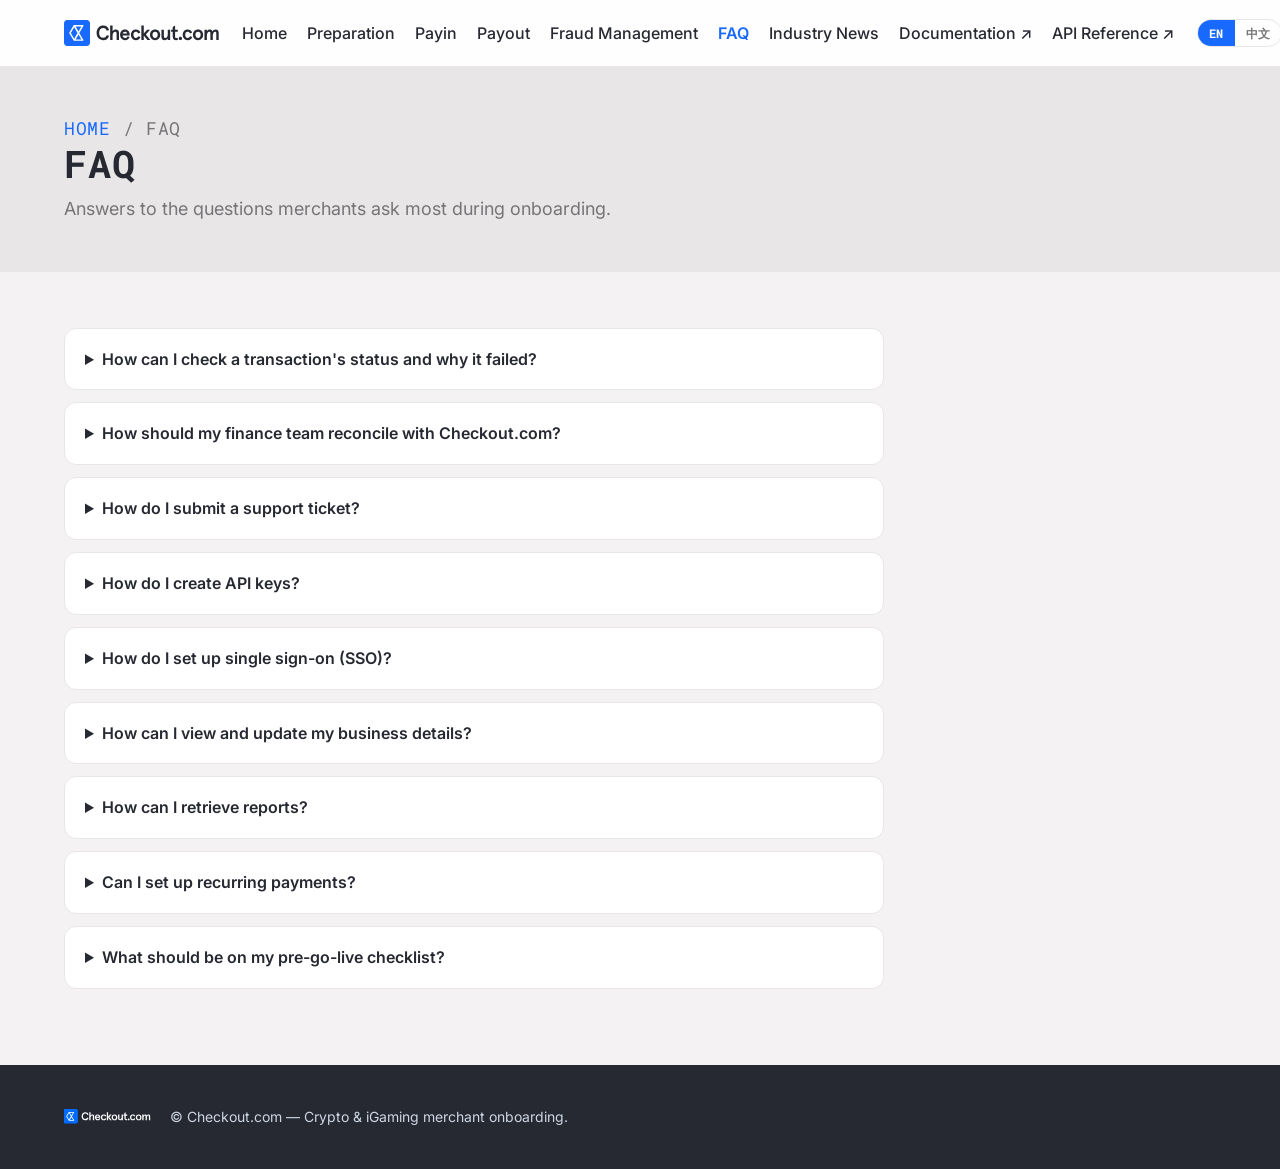
==== commit 08b192ae: "Add Simplified Chinese site + header language switch - New zh/ directory: full Chinese translations " ====
--- a/faq.html
+++ b/faq.html
@@ -8,7 +8,7 @@
   <link rel="preconnect" href="https://fonts.googleapis.com" />
   <link rel="preconnect" href="https://fonts.gstatic.com" crossorigin />
   <link href="https://fonts.googleapis.com/css2?family=Inter:wght@400;500;600;700&family=Roboto+Mono:wght@400;700&display=swap" rel="stylesheet" />
-  <link rel="stylesheet" href="css/styles.css?v=9" />
+  <link rel="stylesheet" href="css/styles.css?v=10" />
 </head>
 <body>
   <a class="skip-link" href="#main">Skip to content</a>
@@ -18,7 +18,6 @@
       <a class="brand" href="https://www.checkout.com" target="_blank" rel="noopener" aria-label="Checkout.com">
         <img src="assets/logo.svg" alt="Checkout.com" height="26" />
       </a>
-      <button class="nav-toggle" aria-expanded="false" aria-controls="nav">Menu</button>
       <nav class="site-nav" id="nav" aria-label="Primary">
         <a href="index.html">Home</a>
         <a href="preparation.html">Preparation</a>
@@ -30,6 +29,13 @@
         <a href="https://www.checkout.com/docs" target="_blank" rel="noopener">Documentation ↗</a>
         <a href="https://api-reference.checkout.com/" target="_blank" rel="noopener">API Reference ↗</a>
       </nav>
+      <div class="header-right">
+        <div class="lang-switch" aria-label="Language">
+          <span class="is-active">EN</span>
+          <a href="zh/faq.html" hreflang="zh" lang="zh">&#20013;&#25991;</a>
+        </div>
+        <button class="nav-toggle" aria-expanded="false" aria-controls="nav">Menu</button>
+      </div>
     </div>
   </header>
 
@@ -129,6 +135,6 @@
     </div>
   </footer>
 
-  <script src="js/main.js?v=2" defer></script>
+  <script src="js/main.js?v=3" defer></script>
 </body>
 </html>
--- a/css/styles.css
+++ b/css/styles.css
@@ -46,9 +46,19 @@
 .header-inner { display: flex; align-items: center; gap: 14px; height: 66px; }
 .brand { display: inline-flex; align-items: center; }
 .brand img { display: block; }
-.nav-toggle { display: none; margin-left: auto; background: none; border: 1px solid var(--cko-border);
+.nav-toggle { display: none; background: none; border: 1px solid var(--cko-border);
   border-radius: 8px; padding: 8px 12px; font: inherit; cursor: pointer; }
 .site-nav { display: flex; gap: 2px; margin-left: auto; flex-wrap: nowrap; }
+
+/* Right-side header controls: language switch + mobile menu */
+.header-right { display: flex; align-items: center; gap: 10px; }
+.lang-switch { display: inline-flex; align-items: center; border: 1px solid var(--cko-border);
+  border-radius: 999px; overflow: hidden; font-family: var(--font-mono); font-size: 12px;
+  font-weight: 700; text-transform: uppercase; letter-spacing: .03em; }
+.lang-switch a, .lang-switch span { padding: 5px 11px; text-decoration: none;
+  color: var(--cko-muted); line-height: 1.4; white-space: nowrap; }
+.lang-switch a:hover { color: var(--cko-blue); background: var(--cko-bg-alt); }
+.lang-switch .is-active { background: var(--cko-blue); color: #fff; }
 .site-nav a {
   color: var(--cko-text); text-decoration: none; font-weight: 500; font-size: 16px;
   padding: 7px 9px; border-radius: 8px; white-space: nowrap;
@@ -290,6 +300,7 @@
 
 @media (max-width: 800px) {
   .nav-toggle { display: block; }
+  .header-right { margin-left: auto; }
   .site-nav { display: none; position: absolute; top: 66px; left: 0; right: 0; flex-direction: column;
     gap: 2px; background: #fff; border-bottom: 1px solid var(--cko-border); padding: 12px 24px 18px; }
   .site-nav.open { display: flex; }
